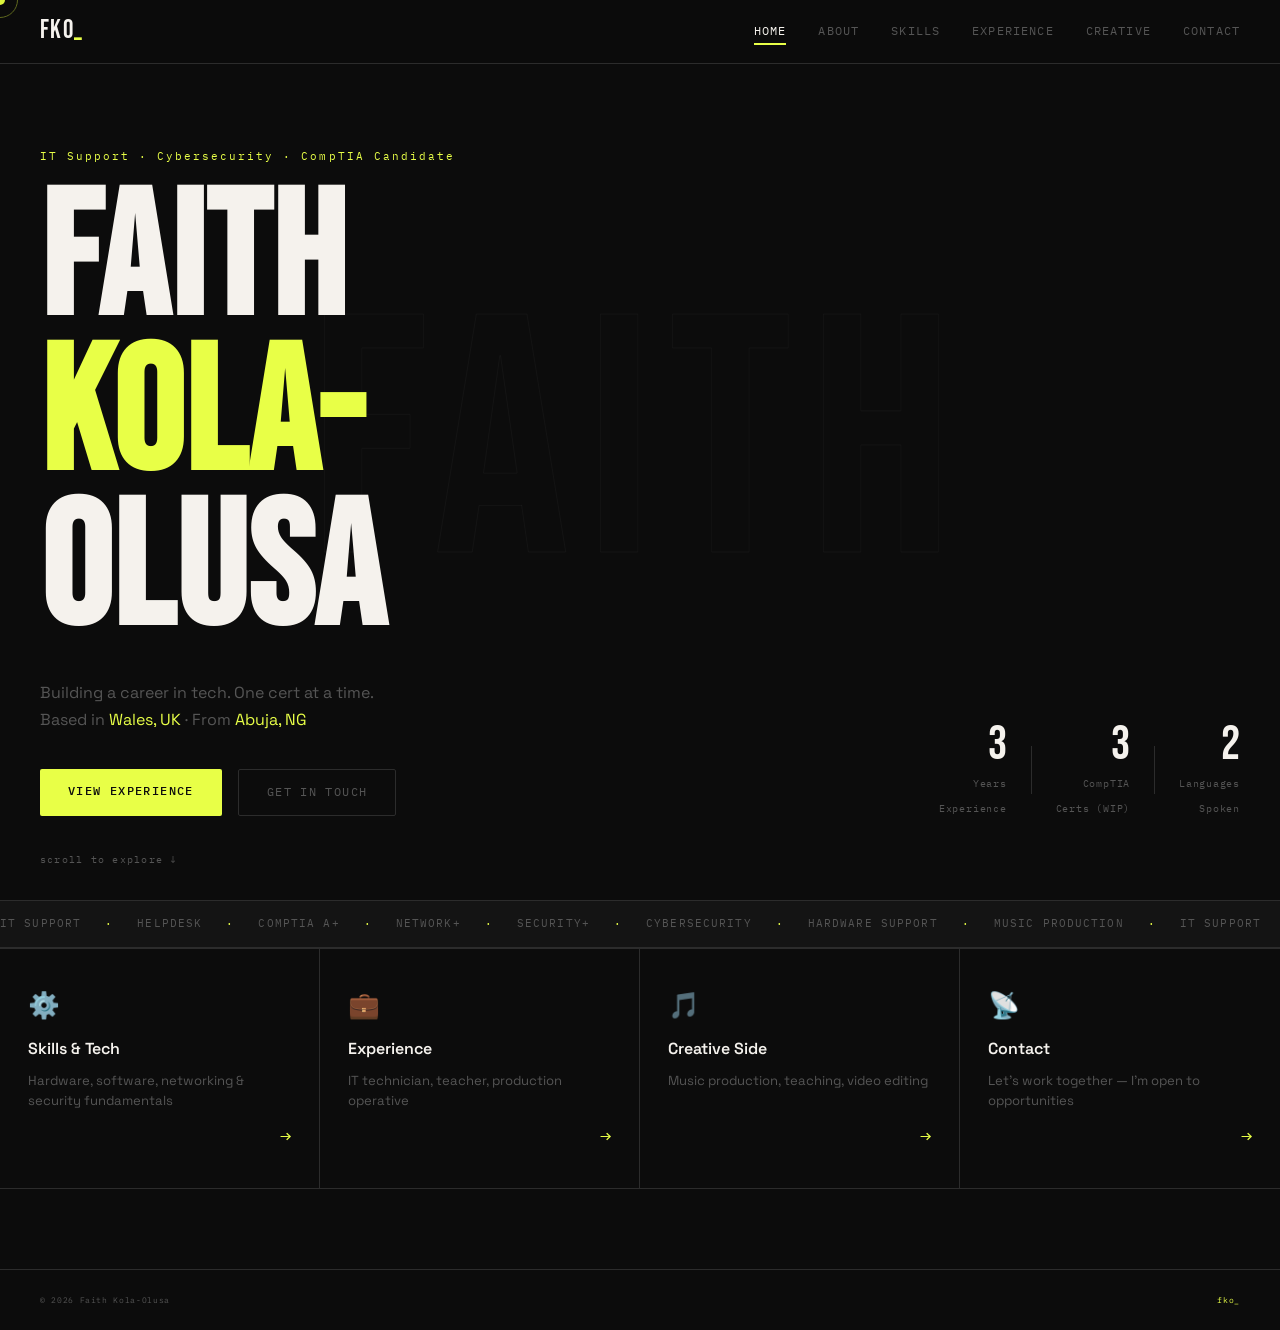
==== index.html @ 6bc58b31 "Initial commit: Portfolio website structure" ====
<!DOCTYPE html>
<html lang="en">
<head>
  <meta charset="UTF-8"/>
  <meta name="viewport" content="width=device-width, initial-scale=1.0"/>
  <title>Faith Kola-Olusa · IT Support & Cybersecurity</title>
  <link rel="stylesheet" href="css/global.css"/>
  <link rel="stylesheet" href="css/home.css"/>
  <link href="https://fonts.googleapis.com/css2?family=Space+Grotesk:wght@300;400;500;600;700&family=Bebas+Neue&family=IBM+Plex+Mono:ital,wght@0,300;0,400;1,300&display=swap" rel="stylesheet">
</head>
<body>

  <div class="cursor" id="cursor"></div>
  <div class="cursor-trail" id="cursorTrail"></div>

  <!-- NAV -->
  <nav class="nav">
    <a href="index.html" class="nav-logo">FKO<span class="blink">_</span></a>
    <div class="nav-links">
      <a href="index.html" class="active">Home</a>
      <a href="pages/about.html">About</a>
      <a href="pages/skills.html">Skills</a>
      <a href="pages/experience.html">Experience</a>
      <a href="pages/creative.html">Creative</a>
      <a href="pages/contact.html">Contact</a>
    </div>
    <button class="nav-burger" id="burger" aria-label="Menu">
      <span></span><span></span><span></span>
    </button>
  </nav>

  <div class="mobile-menu" id="mobileMenu">
    <a href="index.html">Home</a>
    <a href="pages/about.html">About</a>
    <a href="pages/skills.html">Skills</a>
    <a href="pages/experience.html">Experience</a>
    <a href="pages/creative.html">Creative</a>
    <a href="pages/contact.html">Contact</a>
  </div>

  <!-- HERO -->
  <section class="hero">
    <div class="hero-bg-text">FAITH</div>

    <div class="hero-content">
      <div class="hero-tag mono">IT Support · Cybersecurity · CompTIA Candidate</div>
      <h1 class="hero-title">
        <span class="line" data-delay="0">FAITH</span>
        <span class="line accent" data-delay="100">KOLA-</span>
        <span class="line" data-delay="200">OLUSA</span>
      </h1>
      <p class="hero-sub">Building a career in tech. One cert at a time.<br>Based in <span class="accent-text">Wales, UK</span> · From <span class="accent-text">Abuja, NG</span></p>

      <div class="hero-cta">
        <a href="pages/experience.html" class="btn btn-primary">View Experience</a>
        <a href="pages/contact.html" class="btn btn-ghost">Get In Touch</a>
      </div>
    </div>

    <div class="hero-stats">
      <div class="stat">
        <span class="stat-num" data-count="3">0</span>
        <span class="stat-label">Years<br>Experience</span>
      </div>
      <div class="stat-divider"></div>
      <div class="stat">
        <span class="stat-num" data-count="3">0</span>
        <span class="stat-label">CompTIA<br>Certs (WIP)</span>
      </div>
      <div class="stat-divider"></div>
      <div class="stat">
        <span class="stat-num" data-count="2">0</span>
        <span class="stat-label">Languages<br>Spoken</span>
      </div>
    </div>

    <div class="scroll-hint mono">scroll to explore ↓</div>
  </section>

  <!-- MARQUEE -->
  <div class="marquee-wrap">
    <div class="marquee-track">
      <span>IT Support</span><span class="dot">·</span>
      <span>Helpdesk</span><span class="dot">·</span>
      <span>CompTIA A+</span><span class="dot">·</span>
      <span>Network+</span><span class="dot">·</span>
      <span>Security+</span><span class="dot">·</span>
      <span>Cybersecurity</span><span class="dot">·</span>
      <span>Hardware Support</span><span class="dot">·</span>
      <span>Music Production</span><span class="dot">·</span>
      <span>IT Support</span><span class="dot">·</span>
      <span>Helpdesk</span><span class="dot">·</span>
      <span>CompTIA A+</span><span class="dot">·</span>
      <span>Network+</span><span class="dot">·</span>
      <span>Security+</span><span class="dot">·</span>
      <span>Cybersecurity</span><span class="dot">·</span>
      <span>Hardware Support</span><span class="dot">·</span>
      <span>Music Production</span><span class="dot">·</span>
    </div>
  </div>

  <!-- QUICK CARDS -->
  <section class="quick-cards">
    <a href="pages/skills.html" class="qcard" data-index="0">
      <span class="qcard-icon">⚙️</span>
      <h3>Skills & Tech</h3>
      <p>Hardware, software, networking & security fundamentals</p>
      <span class="qcard-arrow">→</span>
    </a>
    <a href="pages/experience.html" class="qcard" data-index="1">
      <span class="qcard-icon">💼</span>
      <h3>Experience</h3>
      <p>IT technician, teacher, production operative</p>
      <span class="qcard-arrow">→</span>
    </a>
    <a href="pages/creative.html" class="qcard" data-index="2">
      <span class="qcard-icon">🎵</span>
      <h3>Creative Side</h3>
      <p>Music production, teaching, video editing</p>
      <span class="qcard-arrow">→</span>
    </a>
    <a href="pages/contact.html" class="qcard" data-index="3">
      <span class="qcard-icon">📡</span>
      <h3>Contact</h3>
      <p>Let's work together — I'm open to opportunities</p>
      <span class="qcard-arrow">→</span>
    </a>
  </section>

  <footer class="footer">
    <span class="mono">© 2026 Faith Kola-Olusa</span>
    <span class="mono accent-text">fko_</span>
  </footer>

  <script src="js/global.js"></script>
  <script src="js/home.js"></script>
</body>
</html>
---- css/global.css ----
/* ── GLOBAL STYLES ─────────────────────────────────────────────────────────── */
@import url('https://fonts.googleapis.com/css2?family=Space+Grotesk:wght@300;400;500;600;700&family=Bebas+Neue&family=IBM+Plex+Mono:ital,wght@0,300;0,400;1,300&display=swap');

*, *::before, *::after { box-sizing: border-box; margin: 0; padding: 0; }

:root {
  --bg:       #0c0c0c;
  --bg2:      #141414;
  --surface:  #1a1a1a;
  --border:   #2c2c2c;
  --white:    #f5f2ed;
  --muted:    #555;
  --accent:   #e8ff47;      /* electric lime — ADHD energy */
  --accent2:  #ff6b35;      /* orange pop */
  --red:      #ff4444;
  --font-display: 'Bebas Neue', sans-serif;
  --font-body:    'Space Grotesk', sans-serif;
  --font-mono:    'IBM Plex Mono', monospace;
  --nav-h:    64px;
}

html { scroll-behavior: smooth; }

body {
  background: var(--bg);
  color: var(--white);
  font-family: var(--font-body);
  font-size: 16px;
  line-height: 1.6;
  cursor: none;
  overflow-x: hidden;
}

a { color: inherit; text-decoration: none; }
img { max-width: 100%; display: block; }

.mono { font-family: var(--font-mono); font-size: 0.72em; letter-spacing: 0.08em; }
.accent-text { color: var(--accent); }

/* ── CUSTOM CURSOR ──────────────────────────────────────────────────────────── */
.cursor {
  width: 10px; height: 10px;
  background: var(--accent);
  border-radius: 50%;
  position: fixed;
  pointer-events: none;
  z-index: 9999;
  transform: translate(-50%, -50%);
  transition: transform 0.08s ease, width 0.2s ease, height 0.2s ease, background 0.2s ease;
  mix-blend-mode: difference;
}
.cursor-trail {
  width: 36px; height: 36px;
  border: 1.5px solid var(--accent);
  border-radius: 50%;
  position: fixed;
  pointer-events: none;
  z-index: 9998;
  transform: translate(-50%, -50%);
  transition: left 0.12s ease, top 0.12s ease, opacity 0.2s ease;
  opacity: 0.4;
  mix-blend-mode: difference;
}
body:hover .cursor { opacity: 1; }

/* ── NAV ───────────────────────────────────────────────────────────────────── */
.nav {
  position: fixed;
  top: 0; left: 0; right: 0;
  height: var(--nav-h);
  z-index: 1000;
  display: flex;
  align-items: center;
  justify-content: space-between;
  padding: 0 40px;
  background: rgba(12,12,12,0.92);
  backdrop-filter: blur(12px);
  border-bottom: 1px solid var(--border);
}

.nav-logo {
  font-family: var(--font-display);
  font-size: 1.6rem;
  letter-spacing: 0.05em;
  color: var(--white);
  transition: color 0.2s;
}
.nav-logo:hover { color: var(--accent); }

.blink {
  color: var(--accent);
  animation: blink 1s step-end infinite;
}
@keyframes blink { 0%,100%{opacity:1} 50%{opacity:0} }

.nav-links {
  display: flex;
  gap: 32px;
  align-items: center;
}

.nav-links a {
  font-family: var(--font-mono);
  font-size: 0.72rem;
  letter-spacing: 0.1em;
  text-transform: uppercase;
  color: var(--muted);
  transition: color 0.2s;
  position: relative;
}
.nav-links a::after {
  content: '';
  position: absolute;
  bottom: -4px; left: 0;
  width: 0; height: 1.5px;
  background: var(--accent);
  transition: width 0.3s ease;
}
.nav-links a:hover, .nav-links a.active { color: var(--white); }
.nav-links a:hover::after, .nav-links a.active::after { width: 100%; }

/* Mobile burger */
.nav-burger {
  display: none;
  flex-direction: column;
  gap: 5px;
  background: none;
  border: none;
  cursor: none;
  padding: 4px;
}
.nav-burger span {
  display: block;
  width: 24px; height: 2px;
  background: var(--white);
  transition: all 0.3s ease;
}
.nav-burger.open span:nth-child(1) { transform: translateY(7px) rotate(45deg); }
.nav-burger.open span:nth-child(2) { opacity: 0; }
.nav-burger.open span:nth-child(3) { transform: translateY(-7px) rotate(-45deg); }

.mobile-menu {
  display: none;
  position: fixed;
  top: var(--nav-h); left: 0; right: 0; bottom: 0;
  background: var(--bg);
  z-index: 999;
  flex-direction: column;
  align-items: center;
  justify-content: center;
  gap: 32px;
  opacity: 0;
  transition: opacity 0.3s ease;
}
.mobile-menu.open { display: flex; opacity: 1; }
.mobile-menu a {
  font-family: var(--font-display);
  font-size: 2.5rem;
  color: var(--muted);
  transition: color 0.2s;
}
.mobile-menu a:hover { color: var(--accent); }

/* ── BUTTONS ───────────────────────────────────────────────────────────────── */
.btn {
  display: inline-block;
  font-family: var(--font-mono);
  font-size: 0.72rem;
  letter-spacing: 0.12em;
  text-transform: uppercase;
  padding: 13px 28px;
  border-radius: 2px;
  transition: all 0.25s ease;
  cursor: none;
}
.btn-primary {
  background: var(--accent);
  color: var(--bg);
  font-weight: 500;
}
.btn-primary:hover {
  background: var(--white);
  transform: translate(-2px, -2px);
  box-shadow: 4px 4px 0 var(--accent);
}
.btn-ghost {
  border: 1px solid var(--border);
  color: var(--muted);
}
.btn-ghost:hover {
  border-color: var(--white);
  color: var(--white);
  transform: translate(-2px, -2px);
  box-shadow: 4px 4px 0 var(--border);
}

/* ── PAGE HEADER (inner pages) ─────────────────────────────────────────────── */
.page-header {
  padding: calc(var(--nav-h) + 60px) 40px 48px;
  border-bottom: 1px solid var(--border);
  max-width: 1100px;
  margin: 0 auto;
}
.page-header .pg-tag {
  font-family: var(--font-mono);
  font-size: 0.68rem;
  color: var(--accent);
  letter-spacing: 0.15em;
  text-transform: uppercase;
  margin-bottom: 12px;
}
.page-header h1 {
  font-family: var(--font-display);
  font-size: clamp(3rem, 8vw, 6rem);
  letter-spacing: 0.02em;
  line-height: 0.95;
  color: var(--white);
}
.page-header h1 em {
  color: var(--accent);
  font-style: normal;
}

/* ── FOOTER ───────────────────────────────────────────────────────────────── */
.footer {
  display: flex;
  justify-content: space-between;
  align-items: center;
  padding: 24px 40px;
  border-top: 1px solid var(--border);
  font-size: 0.7rem;
  color: var(--muted);
  margin-top: 80px;
}

/* ── REVEAL ANIMATION ──────────────────────────────────────────────────────── */
.reveal {
  opacity: 0;
  transform: translateY(24px);
  transition: opacity 0.7s ease, transform 0.7s ease;
}
.reveal.visible { opacity: 1; transform: translateY(0); }

/* ── RESPONSIVE ─────────────────────────────────────────────────────────────── */
@media (max-width: 768px) {
  .nav-links { display: none; }
  .nav-burger { display: flex; }
  .nav { padding: 0 24px; }
  .page-header { padding: calc(var(--nav-h) + 40px) 24px 32px; }
  .footer { padding: 20px 24px; flex-direction: column; gap: 8px; text-align: center; }
}
---- css/home.css ----
/* ── HOME ──────────────────────────────────────────────────────────────────── */

/* HERO */
.hero {
  position: relative;
  min-height: 100vh;
  display: flex;
  flex-direction: column;
  justify-content: center;
  padding: calc(var(--nav-h) + 40px) 40px 40px;
  overflow: hidden;
}

.hero-bg-text {
  position: absolute;
  top: 50%;
  left: 50%;
  transform: translate(-50%, -50%);
  font-family: var(--font-display);
  font-size: clamp(180px, 30vw, 340px);
  color: transparent;
  -webkit-text-stroke: 1px rgba(255,255,255,0.03);
  pointer-events: none;
  user-select: none;
  white-space: nowrap;
  letter-spacing: 0.05em;
}

.hero-content {
  position: relative;
  z-index: 2;
  max-width: 900px;
}

.hero-tag {
  color: var(--accent);
  margin-bottom: 20px;
  display: block;
  font-size: 0.7rem;
  letter-spacing: 0.18em;
  opacity: 0;
  animation: fadeUp 0.7s ease forwards 0.2s;
}

.hero-title {
  display: flex;
  flex-direction: column;
  line-height: 0.88;
  margin-bottom: 28px;
}

.hero-title .line {
  font-family: var(--font-display);
  font-size: clamp(4.5rem, 14vw, 11rem);
  letter-spacing: 0.01em;
  color: var(--white);
  opacity: 0;
  transform: translateX(-30px);
  animation: slideIn 0.7s cubic-bezier(0.16, 1, 0.3, 1) forwards;
}
.hero-title .line:nth-child(1) { animation-delay: 0.35s; }
.hero-title .line:nth-child(2) { animation-delay: 0.45s; }
.hero-title .line:nth-child(3) { animation-delay: 0.55s; }
.hero-title .line.accent { color: var(--accent); }

.hero-sub {
  font-size: 1rem;
  color: var(--muted);
  margin-bottom: 36px;
  line-height: 1.7;
  opacity: 0;
  animation: fadeUp 0.7s ease forwards 0.7s;
}

.hero-cta {
  display: flex;
  gap: 16px;
  flex-wrap: wrap;
  opacity: 0;
  animation: fadeUp 0.7s ease forwards 0.85s;
}

/* STATS */
.hero-stats {
  position: absolute;
  right: 40px;
  bottom: 80px;
  display: flex;
  align-items: center;
  gap: 24px;
  opacity: 0;
  animation: fadeUp 0.8s ease forwards 1s;
}

.stat { text-align: right; }
.stat-num {
  display: block;
  font-family: var(--font-display);
  font-size: 3rem;
  color: var(--white);
  line-height: 1;
}
.stat-label {
  font-family: var(--font-mono);
  font-size: 0.6rem;
  color: var(--muted);
  letter-spacing: 0.08em;
  line-height: 1.4;
}
.stat-divider {
  width: 1px;
  height: 48px;
  background: var(--border);
}

.scroll-hint {
  position: absolute;
  bottom: 32px;
  left: 40px;
  font-size: 0.65rem;
  color: var(--muted);
  letter-spacing: 0.12em;
  opacity: 0;
  animation: fadeUp 0.7s ease forwards 1.1s;
}

/* MARQUEE */
.marquee-wrap {
  overflow: hidden;
  border-top: 1px solid var(--border);
  border-bottom: 1px solid var(--border);
  padding: 14px 0;
  background: var(--bg2);
}

.marquee-track {
  display: flex;
  gap: 24px;
  white-space: nowrap;
  animation: marquee 22s linear infinite;
  font-family: var(--font-mono);
  font-size: 0.7rem;
  letter-spacing: 0.1em;
  text-transform: uppercase;
  color: var(--muted);
}
.marquee-track span { flex-shrink: 0; }
.marquee-track .dot { color: var(--accent); }

@keyframes marquee {
  from { transform: translateX(0); }
  to   { transform: translateX(-50%); }
}

/* QUICK CARDS */
.quick-cards {
  display: grid;
  grid-template-columns: repeat(4, 1fr);
  gap: 0;
  border-top: 1px solid var(--border);
}

.qcard {
  padding: 36px 28px;
  border-right: 1px solid var(--border);
  border-bottom: 1px solid var(--border);
  display: flex;
  flex-direction: column;
  gap: 10px;
  transition: background 0.3s ease;
  position: relative;
  overflow: hidden;
}
.qcard:last-child { border-right: none; }

.qcard::before {
  content: '';
  position: absolute;
  bottom: 0; left: 0;
  width: 0; height: 2px;
  background: var(--accent);
  transition: width 0.4s ease;
}
.qcard:hover::before { width: 100%; }
.qcard:hover { background: var(--surface); }

.qcard-icon { font-size: 1.6rem; }
.qcard h3 {
  font-family: var(--font-body);
  font-size: 1rem;
  font-weight: 600;
  color: var(--white);
}
.qcard p {
  font-size: 0.82rem;
  color: var(--muted);
  line-height: 1.5;
  flex: 1;
}
.qcard-arrow {
  font-family: var(--font-mono);
  font-size: 1.2rem;
  color: var(--accent);
  transition: transform 0.3s ease;
  align-self: flex-end;
}
.qcard:hover .qcard-arrow { transform: translate(4px, -4px); }

/* ANIMATIONS */
@keyframes fadeUp {
  from { opacity: 0; transform: translateY(20px); }
  to   { opacity: 1; transform: translateY(0); }
}
@keyframes slideIn {
  from { opacity: 0; transform: translateX(-30px); }
  to   { opacity: 1; transform: translateX(0); }
}

/* RESPONSIVE */
@media (max-width: 900px) {
  .hero-stats { position: static; margin-top: 40px; justify-content: flex-start; }
  .scroll-hint { display: none; }
  .quick-cards { grid-template-columns: 1fr 1fr; }
}
@media (max-width: 600px) {
  .hero { padding: calc(var(--nav-h) + 24px) 24px 40px; }
  .quick-cards { grid-template-columns: 1fr; }
  .qcard { border-right: none; }
}
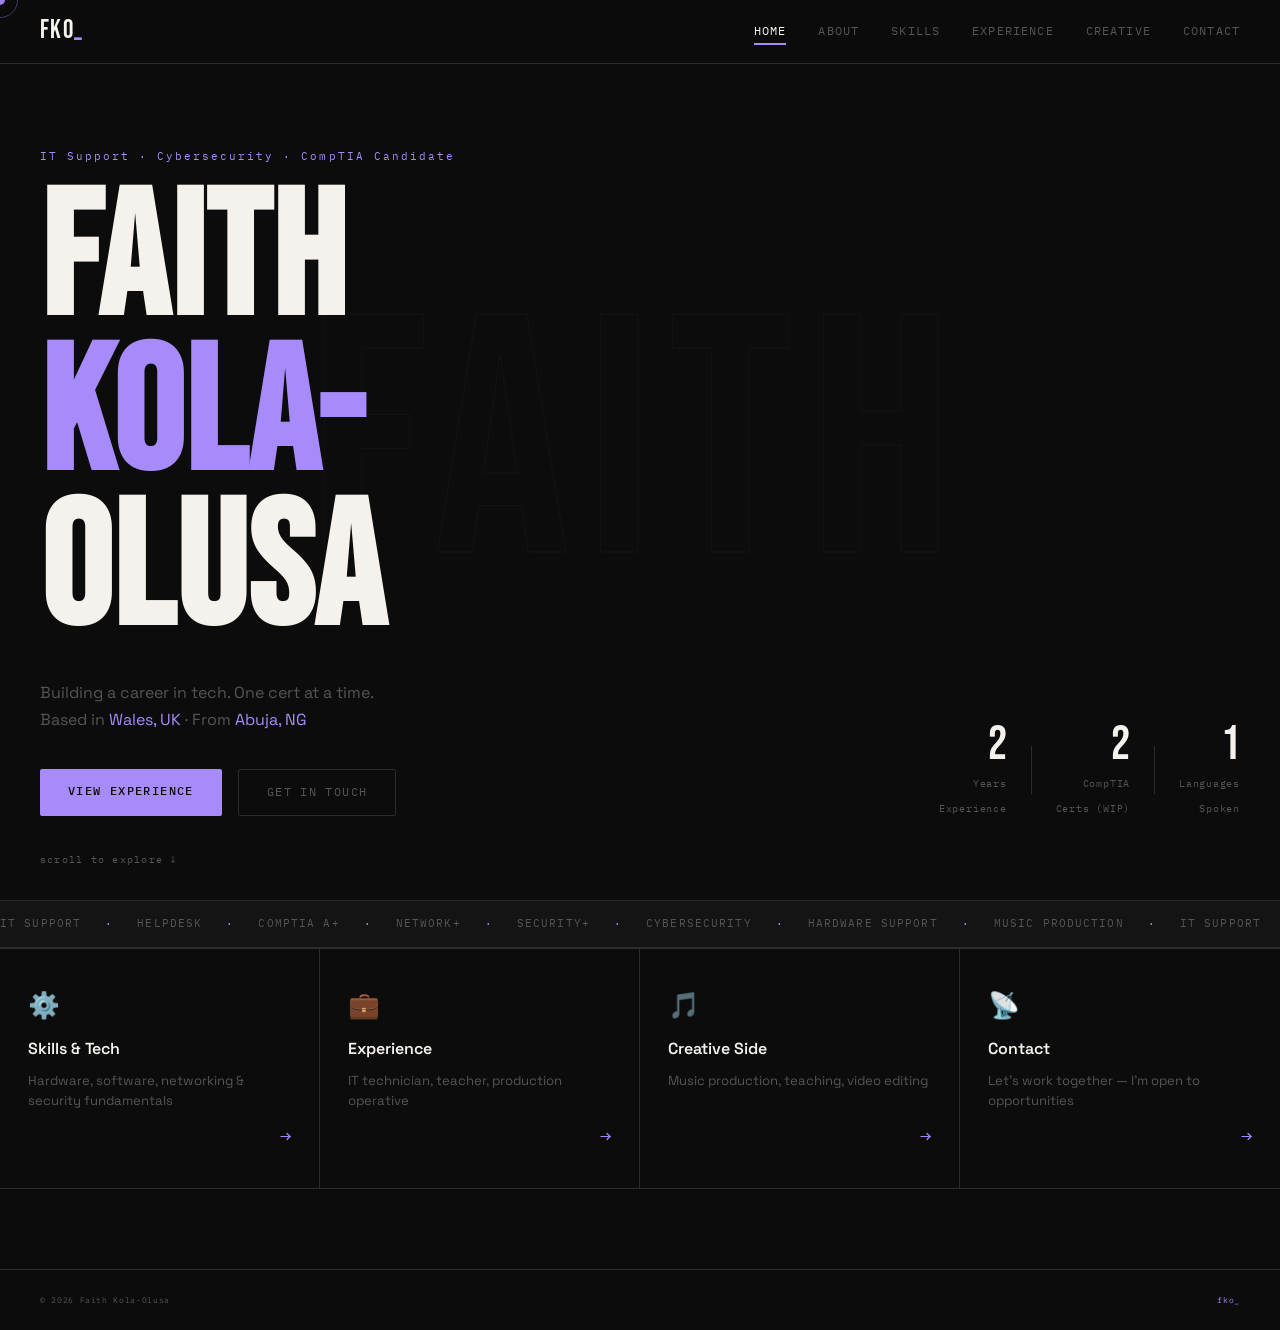
==== commit b10fd784: "Add portfolio enhancements: CV download, social footer, SEO meta tags, Google Analytics" ====
--- a/index.html
+++ b/index.html
@@ -4,6 +4,11 @@
   <meta charset="UTF-8"/>
   <meta name="viewport" content="width=device-width, initial-scale=1.0"/>
   <title>Faith Kola-Olusa · IT Support & Cybersecurity</title>
+  <meta name="description" content="IT Support Specialist and CompTIA Candidate. Experience in hardware troubleshooting, network support, and cybersecurity. Based in Wales, UK."/>
+  <meta name="keywords" content="IT Support, Cybersecurity, CompTIA, Network Administration, Hardware Support, Wales, UK"/>
+  <meta name="author" content="Faith Kola-Olusa"/>
+  <meta name="robots" content="index, follow"/>
+  <link rel="canonical" href="https://FaithsWrld.github.io/Shinn/"/>
   <link rel="stylesheet" href="css/global.css"/>
   <link rel="stylesheet" href="css/home.css"/>
   <link href="https://fonts.googleapis.com/css2?family=Space+Grotesk:wght@300;400;500;600;700&family=Bebas+Neue&family=IBM+Plex+Mono:ital,wght@0,300;0,400;1,300&display=swap" rel="stylesheet">
@@ -134,5 +139,14 @@
 
   <script src="js/global.js"></script>
   <script src="js/home.js"></script>
+
+  <!-- Google Analytics -->
+  <script async src="https://www.googletagmanager.com/gtag/js?id=GA_MEASUREMENT_ID"></script>
+  <script>
+    window.dataLayer = window.dataLayer || [];
+    function gtag(){dataLayer.push(arguments);}
+    gtag('js', new Date());
+    gtag('config', 'GA_MEASUREMENT_ID');
+  </script>
 </body>
 </html>
--- a/css/global.css
+++ b/css/global.css
@@ -10,8 +10,8 @@
   --border:   #2c2c2c;
   --white:    #f5f2ed;
   --muted:    #555;
-  --accent:   #e8ff47;      /* electric lime — ADHD energy */
-  --accent2:  #ff6b35;      /* orange pop */
+  --accent:   #a78bfa;      /* purple */
+  --accent2:  #c084fc;      /* lighter purple */
   --red:      #ff4444;
   --font-display: 'Bebas Neue', sans-serif;
   --font-body:    'Space Grotesk', sans-serif;
